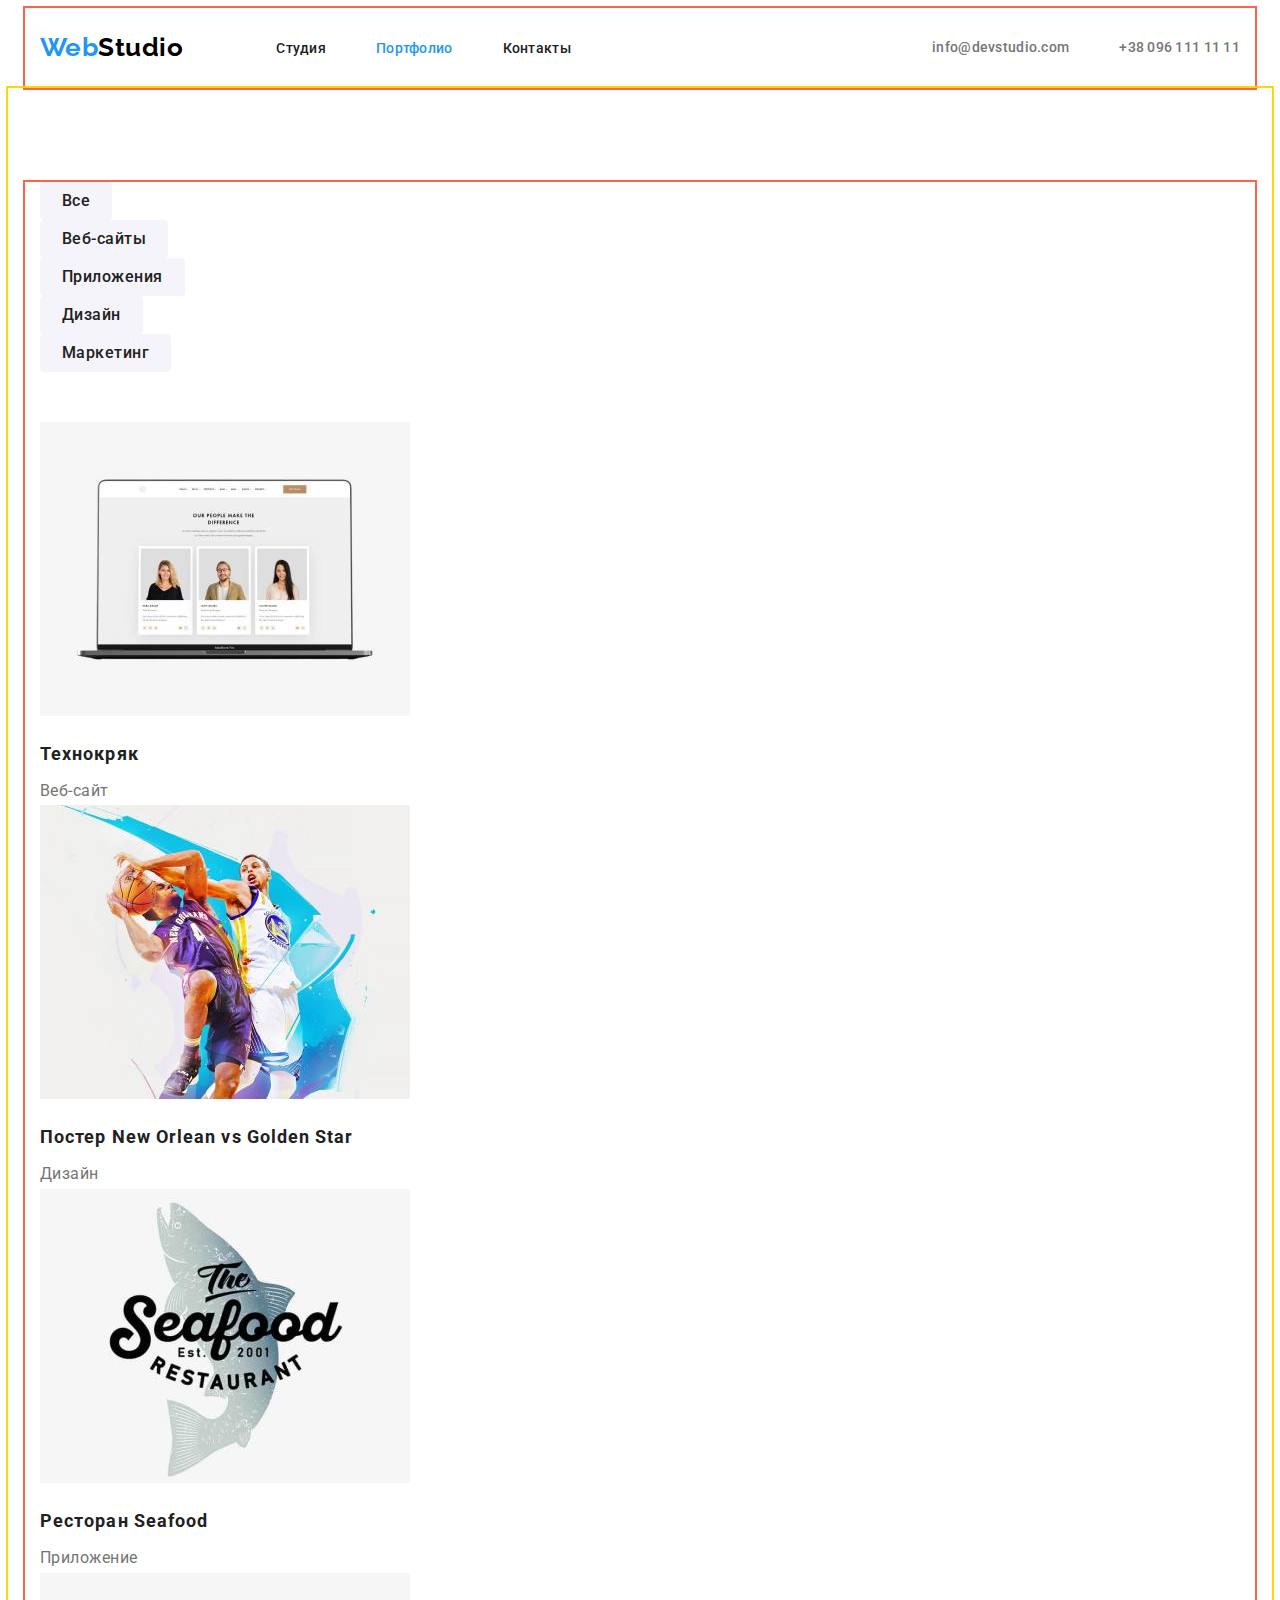
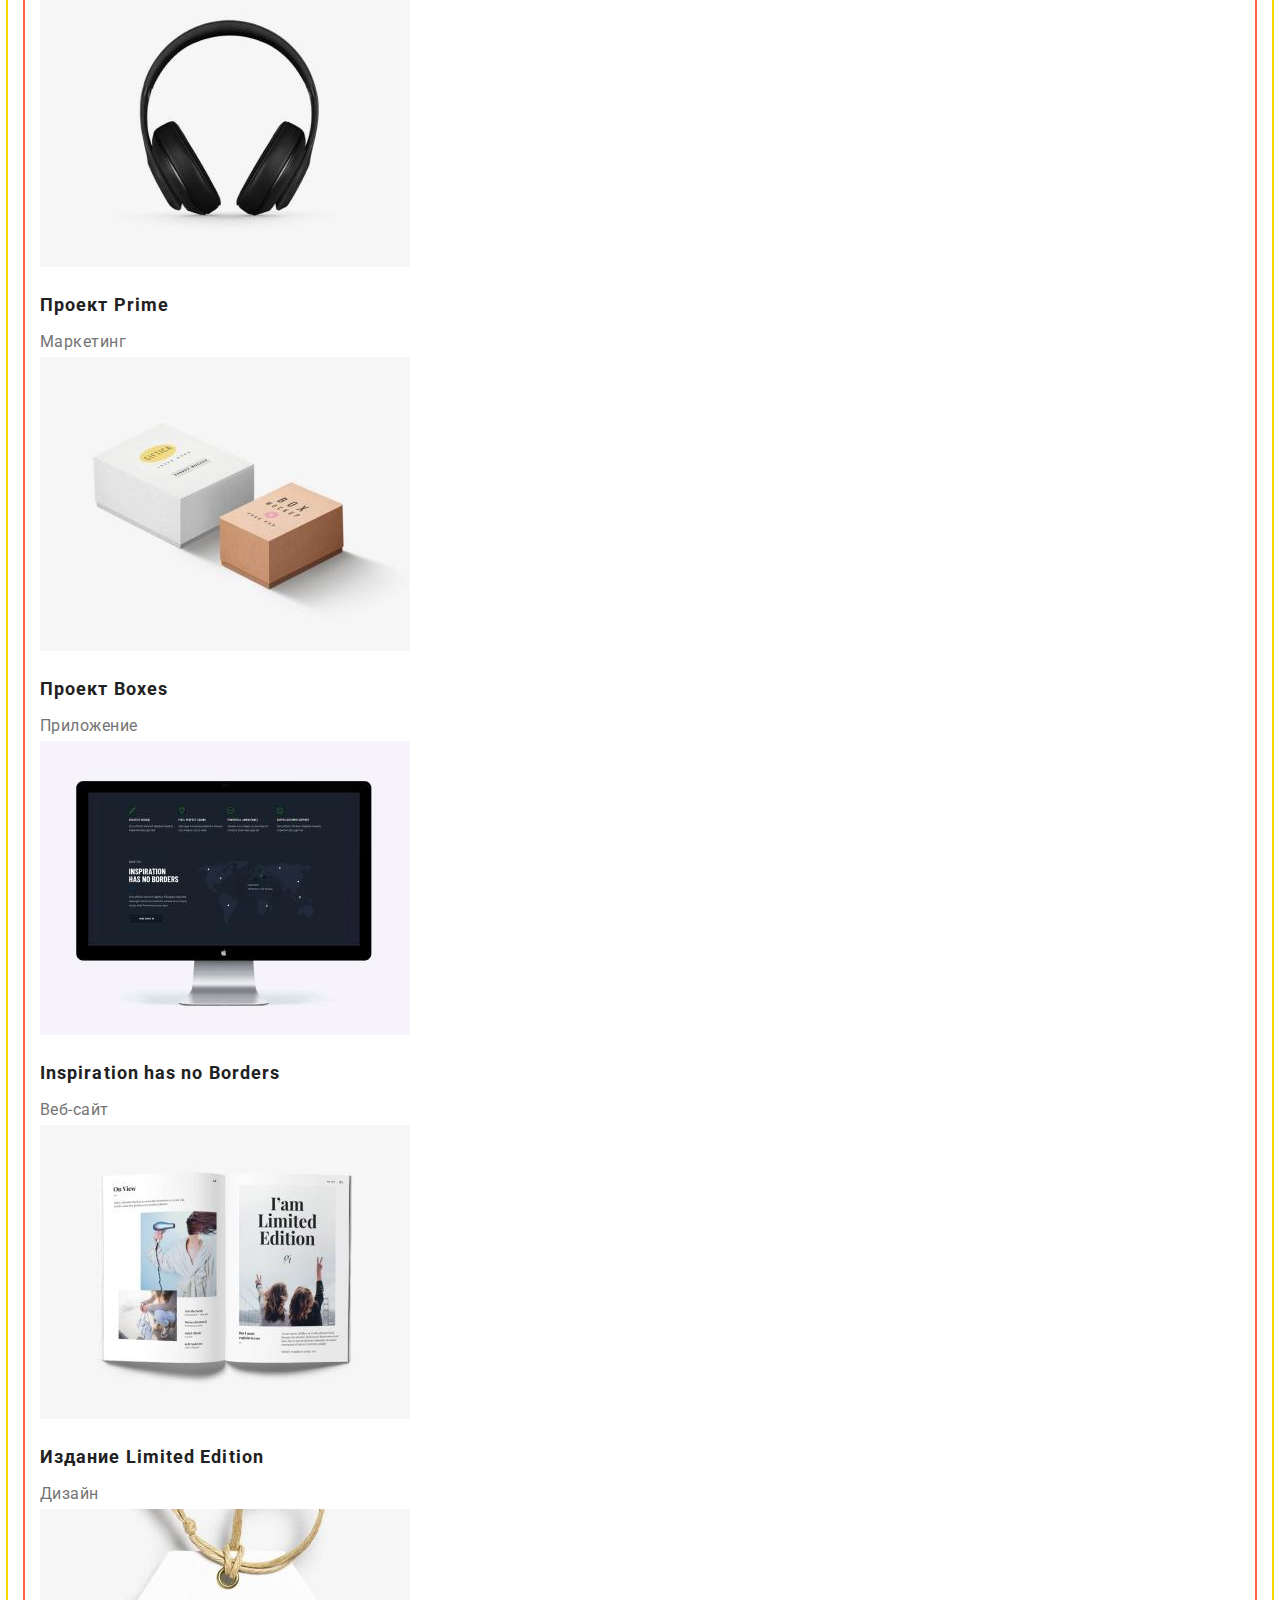
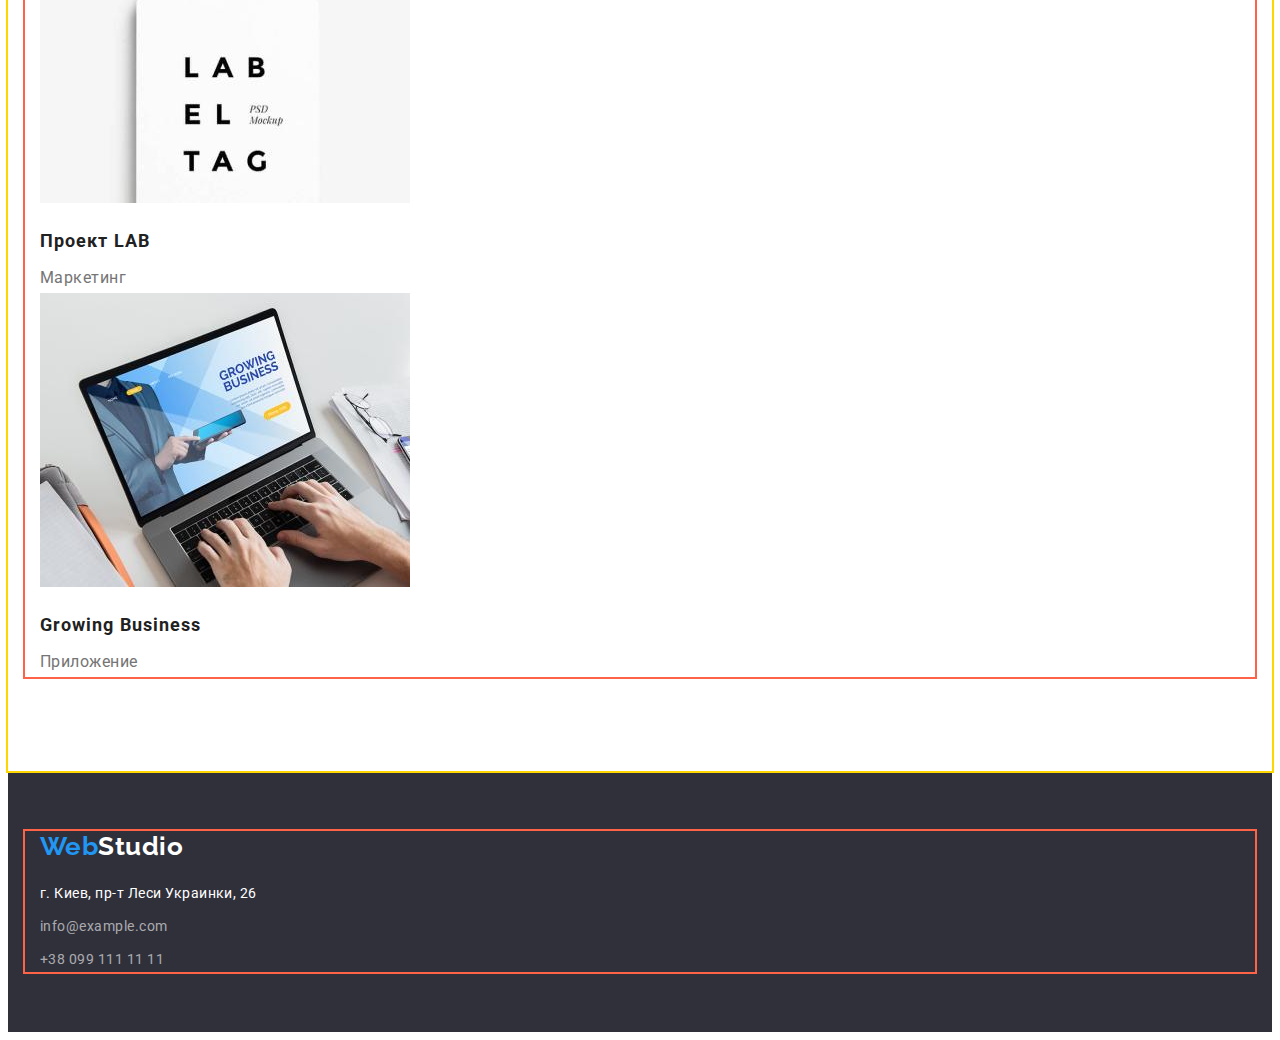
==== portfolio.html @ df430bd6 "add flex to index" ====
<!DOCTYPE html>
<html lang="ru">
<head>
  <meta charset="UTF-8">
  <meta http-equiv="X-UA-Compatible" content="IE=edge">
  <meta name="viewport" content="width=device-width, initial-scale=1.0">
  <title>WebStudio</title>
  <link rel="preconnect" href="https://fonts.gstatic.com">
  <link href="https://fonts.googleapis.com/css2?family=Raleway:wght@700&family=Roboto:wght@400;500;700;900&display=swap"
    rel="stylesheet">
  <link rel="stylesheet" href="https://cdnjs.cloudflare.com/ajax/libs/modern-normalize/1.0.0/modern-normalize.min.css"
    integrity="sha512-ISS7cAi1PEhQ8jnbJpJZMd29NlhNj4AWYyLOSp2CE/CsHxTCu+r+t0D2yoJudVrd0/8fTVPUVDzY5Tvli75u/g=="
    crossorigin="anonymous" referrerpolicy="no-referrer" />
  <link rel="stylesheet" href="./css/style.css">
</head>
<body>
    <!--Шапка сайта-->
    <header>
      <div class="conteiner nav">
        <a class="logo" href="/">Web<span class="logo-header">Studio</span></a>
        <!--Навигация по сайту-->
        <nav class="navigation">
          <ul class="navigation-list pointkiller">
            <li class="item"><a href="./index.html" class="navigation-link">Студия</a></li>
            <li class="item"><a href="" class="navigation-link active-page">Портфолио</a></li>
            <li class="item"><a href="" class="navigation-link">Контакты</a></li>
          </ul>
        </nav>
        <ul class="contacts pointkiller">
          <li class="item"><a href="mailto:info@devstudio.com" class="contacts-link">info@devstudio.com</a></li>
          <li class="item"><a href="tel:+380961111111" class="contacts-link">+38 096 111 11 11</a></li>
        </ul>
      </div>
    </header>
    <!--Секция Портфолио-->
    <section class="section">
        <!-- <h1 class="section-title">Портфолио</h1>   -->
        <!--Скрыть-->
      <div class="conteiner">
        <ul class="filter-list pointkiller">
            <li><button class="button" type="button">Все</button></li>
            <li><button class="button" type="button">Веб-сайты</button></li>
            <li><button class="button" type="button">Приложения</button></li>
            <li><button class="button" type="button">Дизайн</button></li>
            <li><button class="button" type="button">Маркетинг</button></li>
        </ul>
        <ul class="examples pointkiller">
            <li>
                <a href="" class="examples-link" >
                    <img class="examples-img" src="./images/pf1.jpg" alt="Ноутбук" width="370" height="294">               
                    <h2 class="examples-title">Технокряк</h2>
                    <p class="examples-description">Веб-сайт</p>
                </a>
            </li>
            <li>
                <a href="" class="examples-link">
                    <img class="examples-img" src="./images/pf2.jpg" alt="Баскетболисты" width="370" height="294">
                    <h2 class="examples-title">Постер New Orlean vs Golden Star</h2>
                    <p class="examples-description">Дизайн</p>
                </a>
            </li>
            <li>
                <a href="" class="examples-link">
                    <img class="examples-img" src="./images/pf3.jpg" alt="Логотип ресторана" width="370" height="294">
                    <h2 class="examples-title">Ресторан Seafood</h2>
                    <p class="examples-description">Приложение</p>
                </a>
            </li>
            <li>
                <a href="" class="examples-link">
                    <img class="examples-img" src="./images/pf4.jpg" alt="Наушники" width="370" height="294">
                    <h2 class="examples-title">Проект Prime</h2>
                    <p class="examples-description">Маркетинг</p>
                </a>
            </li>
            <li>
                <a href="" class="examples-link">
                    <img class="examples-img" src="./images/pf5.jpg" alt="Коробки" width="370" height="294">
                    <h2 class="examples-title">Проект Boxes</h2>
                    <p class="examples-description">Приложение</p>
                </a>
            </li>
            <li>
                <a href="" class="examples-link">
                    <img class="examples-img" src="./images/pf6.jpg" alt="Монитор" width="370" height="294">
                    <h2 class="examples-title">Inspiration has no Borders</h2>
                    <p class="examples-description">Веб-сайт</p>
                </a>
            </li>
            <li>
                <a href="" class="examples-link">
                    <img class="examples-img" src="./images/pf7.jpg" alt="Журнал" width="370" height="294">
                    <h2 class="examples-title">Издание Limited Edition</h2>
                    <p class="examples-description">Дизайн</p>
                </a>
            </li>
            <li>
                <a href="" class="examples-link">
                    <img class="examples-img" src="./images/pf8.jpg" alt="Этикетка" width="370" height="294">
                    <h2 class="examples-title">Проект LAB</h2>
                    <p class="examples-description">Маркетинг</p>
                </a>
            </li>
            <li>
                <a href="" class="examples-link">
                    <img class="examples-img" src="./images/pf9.jpg" alt="Ноутбук" width="370" height="294">
                    <h2 class="examples-title">Growing Business</h2>
                    <p class="examples-description">Приложение</p>
                </a>
            </li>
        </ul>
      </div>
    </section>
    <!--Подвал-->
    <footer class="footer">
      <div class="conteiner">
        <a class="logo bottom pointkiller" href="/">Web<span class="logo-footer">Studio</span></a>
        <address class="address">
          <p class="address-text">г. Киев, пр-т Леси Украинки, 26</p>
          <ul class="address-list pointkiller">
            <li><a href="mailto:info@example.com" class="address-link">info@example.com</a></li>
            <li><a href="tel:+380991111111" class="address-link">+38 099 111 11 11</a></li>
          </ul>
        </address>
      </div>
    </footer>
</body>
</html>
---- css/style.css ----
:root {
  --primary-text-color: #757575;
  --secondary-text-color: #212121;
  --accent-text-color: #2196f3;
  --link-text-color: rgba(255, 255, 255, 0.6);
  --black-text-color: #000000;
  --white-text-color: #ffffff;
  --bg-section-color: #f5f4fa;

  --bg-button-color: #f5f4fa;
  --active-bg-button-color: #2196f3;
}

body {
  background-color: var(--white-text-color);
  color: var(--primary-text-color);
  font-family: Roboto, sans-serif;
  letter-spacing: 0.03em;
}
.pointkiller {
  list-style: none;
  margin: 0;
  padding: 0;
}
.conteiner {
  width: 1200px;
  margin-left: auto;
  margin-right: auto;
  padding-left: 15px;
  padding-right: 15px;
  outline: 2px solid tomato;
}
/*ШАПКА*/
/*стилизация логотипа*/
.conteiner.nav {
  display: flex;
  align-items: center;
}
.logo {
  font-family: Raleway, sans-serif;
  font-weight: 700;
  font-size: 26px;
  line-height: 1.2;
  letter-spacing: inherit;
  color: var(--accent-text-color);
  text-decoration: none;
}
.logo-header {
  color: var(--black-text-color);
}
.logo-footer {
  color: var(--white-text-color);
}
/*стилизация меню навигации*/
.navigation-list {
  display: flex;
  margin-left: 93px;
}
.navigation-list .item {
  padding-top: 32px;
  padding-bottom: 32px;
}
.navigation-list .item:not(:last-child) {
  margin-right: 50px;
}
.navigation-link {
  display: block;

  font-weight: 500;
  font-size: 14px;
  line-height: 1.143;
  letter-spacing: 0.02em;
  color: var(--secondary-text-color);
}
.navigation-link.active-page {
  color: var(--accent-text-color);
}
.navigation-link {
  text-decoration: none;
}
.navigation-link:hover,
.navigation-link:focus {
  color: var(--accent-text-color);
}
/*стилизация контактных ссылок*/
.contacts {
  display: flex;
  margin-left: auto;

  font-weight: 500;
  font-size: 14px;
  line-height: 1.14;
  letter-spacing: 0.02em;
  color: var(--primary-text-color);
}
.contacts .item {
  padding-top: 32px;
  padding-bottom: 32px;
}
.contacts .item:not(:last-child) {
  margin-right: 50px;
}
.contacts-link {
  display: block;

  color: inherit;
  text-decoration: none;
}
.contacts-link:hover,
.contacts-link:focus {
  color: var(--accent-text-color);
}
/*ШАПКА*/

/*СЕКЦИИ ОСНОВНОГО КОНТЕНТА*/
/* секция-герой */
.hero {
  /*временно для видимости белого текста*/
  text-align: center;
  background-color: #2f303a;
}
.hero-title {
  margin-top: 0;
  margin-bottom: 30px;

  font-weight: 900;
  font-size: 44px;
  line-height: 1.36;
  letter-spacing: 0.06em;
  text-transform: uppercase;
  color: var(--white-text-color);
}
.hero-button {
  padding: 10px 32px;
  border-radius: 4px;
  border-width: 0;
  border-color: transparent;
  height: 50px;
  min-width: 200px;
  text-align: center;

  font-family: inherit;
  font-weight: 700;
  font-size: 16px;
  line-height: 1.87;
  letter-spacing: 0.06em;
  cursor: pointer;
  background-color: var(--active-bg-button-color);
  color: var(--white-text-color);
}
/* секции основных разделов */
.section {
  padding-top: 94px;
  padding-bottom: 94px;
  color: var(--primary-text-color);
  outline: 2px solid gold;
}
.section-title {
  margin-top: 0;
  margin-bottom: 50px;
  text-align: center;

  font-size: 36px;
  line-height: 1.17;
  color: var(--secondary-text-color);
}
/*преимущества*/
.feature {
  display: flex;

  margin-bottom: 94px;
  color: var(--primary-text-color);
  font-size: 14px;
  line-height: 1.71;
}
.feature .item {
  width: calc((100% - 90px) / 4);
}
.feature .item:not(:last-child) {
  margin-right: 30px;
}
.feature-title {
  margin-top: 0;
  margin-bottom: 10px;

  font-size: 14px;
  line-height: 1.14;
  color: var(--secondary-text-color);
}
.feature-description {
  margin: 0;
}
/*Чем мы занимаемся*/
.work {
  display: flex;
}
.work .title {
  width: calc((100% - 60px) / 3);
}
.work .item:not(:last-child) {
  margin-right: 30px;
}
.work-img {
  display: block;
}
/*Наша команда*/
.secondary {
  background-color: var(--bg-section-color);
}
.team {
  display: flex;
}
.card {
  width: calc((100% - 90px) / 4);

  background-color: #ffffff;
}
.card:not(:last-child) {
  margin-right: 30px;
}
.team-link {
  text-decoration: none;
}
.team-title {
  margin-top: 0;
  margin-bottom: 10px;

  text-align: center;
  font-weight: 500;
  font-size: 16px;
  line-height: 1.17;
  color: var(--secondary-text-color);
}
.team-title:hover,
.team-title:focus {
  color: var(--accent-text-color);
}
.team-description {
  margin-top: 0;
  margin-bottom: 30px;

  text-align: center;
  font-size: 16px;
  line-height: 1.17;
  color: var(--primary-text-color);
}
.team-description:hover,
.team-description:focus {
  color: var(--accent-text-color);
}
.team-img {
  display: block;
  margin-bottom: 30px;
}
/*СЕКЦИИ ОСНОВНОГО КОНТЕНТА*/

/*Футер*/
.footer {
  padding-top: 60px;
  padding-bottom: 60px;
  /*временно для видимости белого текста*/
  background-color: #2f303a;
}
.logo.bottom {
  display: inline-block;
  margin-bottom: 20px;
}

.address-text {
  margin-top: 0;
  margin-bottom: 9px;

  font-style: normal;
  font-size: 14px;
  line-height: 1.71;
  color: var(--white-text-color);
}
.address-list li:not(:last-child) {
  margin-bottom: 9px;
}
.address-link {
  font-style: normal;
  font-size: 14px;
  line-height: 1.71;
  color: var(--link-text-color);
  text-decoration: none;
}
.address-link:hover,
.address-link:focus {
  color: var(--accent-text-color);
}
/*Футер*/

/*-----------------------------------------------*/
/*СТРАНИЦА ПОРТФОЛИО*/
/* кнопки навигации */
.button {
  padding: 6px 22px;
  border-radius: 4px;
  border-width: 0;
  border-color: transparent;

  font-family: inherit;
  font-weight: 500;
  font-size: 16px;
  line-height: 1.62;
  letter-spacing: inherit;
  background-color: var(--bg-button-color);
  color: var(--secondary-text-color);
}
.button:hover,
.button:focus {
  cursor: pointer;
  background-color: var(--active-bg-button-color);
  color: var(--white-text-color);
}
.filter-list {
  padding-bottom: 50px;
}
/* секция работ */
.examples-link {
  text-decoration: none;
}
.examples-img {
  display: block;
  margin-bottom: 20px;
}
.examples-title {
  margin-top: 0;
  margin-bottom: 4px;

  font-size: 18px;
  line-height: 2;
  letter-spacing: 0.06em;
  color: var(--secondary-text-color);
}
.examples-description {
  margin-top: 0;
  margin-bottom: 0;

  font-size: 16px;
  line-height: 1.87;
  color: var(--primary-text-color);
}
.examples-title:hover,
.examples-title:focus {
  color: var(--accent-text-color);
}
.examples-description:hover,
.examples-description:focus {
  color: var(--accent-text-color);
}
/*СТРАНИЦА ПОРТФОЛИО*/
/*-----------------------------------------------*/
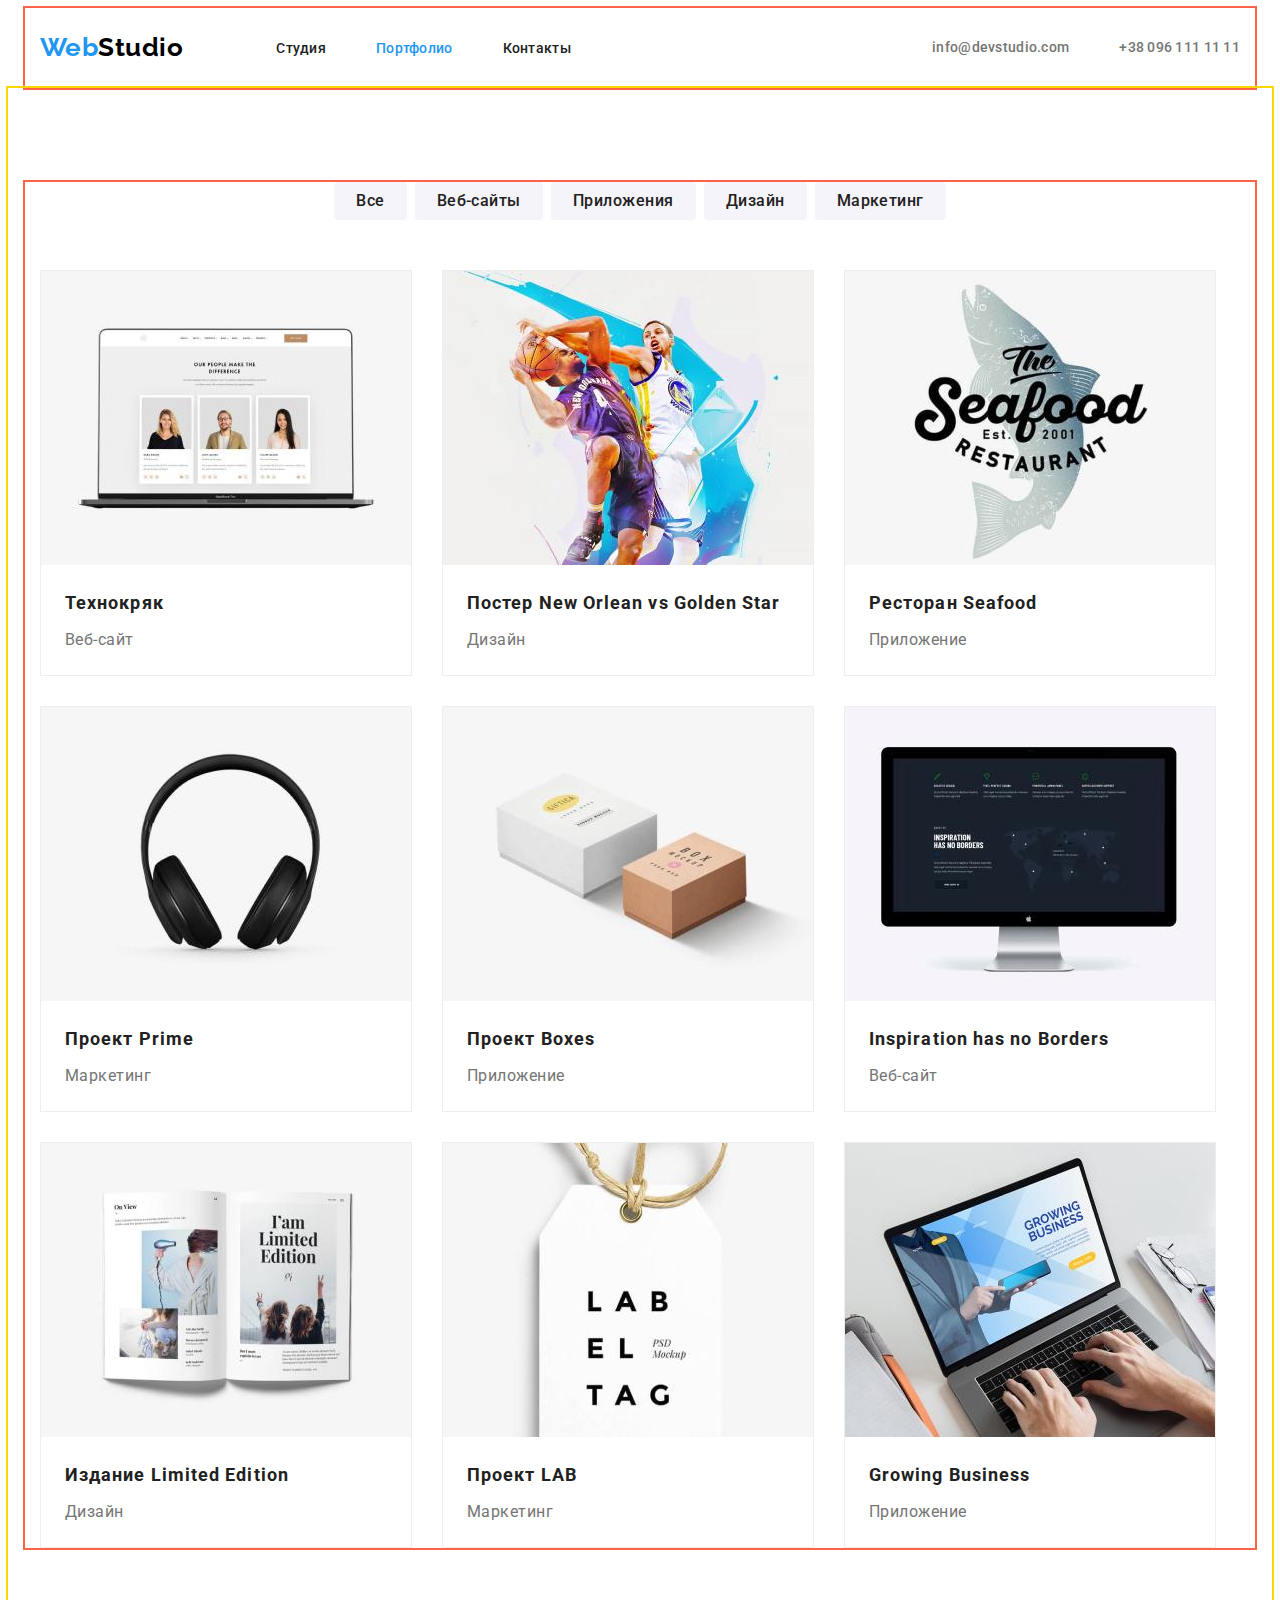
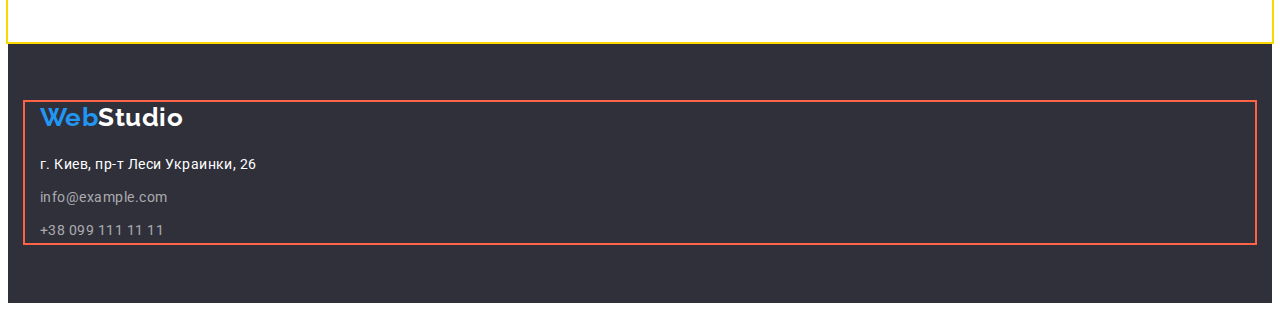
==== commit 8dba0def: "add flex to portfolio" ====
--- a/portfolio.html
+++ b/portfolio.html
@@ -38,76 +38,76 @@
         <!--Скрыть-->
       <div class="conteiner">
         <ul class="filter-list pointkiller">
-            <li><button class="button" type="button">Все</button></li>
-            <li><button class="button" type="button">Веб-сайты</button></li>
-            <li><button class="button" type="button">Приложения</button></li>
-            <li><button class="button" type="button">Дизайн</button></li>
-            <li><button class="button" type="button">Маркетинг</button></li>
+            <li class="item"><button class="button" type="button">Все</button></li>
+            <li class="item"><button class="button" type="button">Веб-сайты</button></li>
+            <li class="item"><button class="button" type="button">Приложения</button></li>
+            <li class="item"><button class="button" type="button">Дизайн</button></li>
+            <li class="item"><button class="button" type="button">Маркетинг</button></li>
         </ul>
         <ul class="examples pointkiller">
-            <li>
+          <li class="item">
                 <a href="" class="examples-link" >
                     <img class="examples-img" src="./images/pf1.jpg" alt="Ноутбук" width="370" height="294">               
                     <h2 class="examples-title">Технокряк</h2>
                     <p class="examples-description">Веб-сайт</p>
                 </a>
-            </li>
-            <li>
+          </li>
+          <li class="item">
                 <a href="" class="examples-link">
                     <img class="examples-img" src="./images/pf2.jpg" alt="Баскетболисты" width="370" height="294">
                     <h2 class="examples-title">Постер New Orlean vs Golden Star</h2>
                     <p class="examples-description">Дизайн</p>
                 </a>
-            </li>
-            <li>
+          </li>
+          <li class="item">
                 <a href="" class="examples-link">
                     <img class="examples-img" src="./images/pf3.jpg" alt="Логотип ресторана" width="370" height="294">
                     <h2 class="examples-title">Ресторан Seafood</h2>
                     <p class="examples-description">Приложение</p>
                 </a>
-            </li>
-            <li>
+          </li>
+          <li class="item">
                 <a href="" class="examples-link">
                     <img class="examples-img" src="./images/pf4.jpg" alt="Наушники" width="370" height="294">
                     <h2 class="examples-title">Проект Prime</h2>
                     <p class="examples-description">Маркетинг</p>
                 </a>
-            </li>
-            <li>
+          </li>
+          <li class="item">
                 <a href="" class="examples-link">
                     <img class="examples-img" src="./images/pf5.jpg" alt="Коробки" width="370" height="294">
                     <h2 class="examples-title">Проект Boxes</h2>
                     <p class="examples-description">Приложение</p>
                 </a>
-            </li>
-            <li>
+          </li>
+          <li class="item">
                 <a href="" class="examples-link">
                     <img class="examples-img" src="./images/pf6.jpg" alt="Монитор" width="370" height="294">
                     <h2 class="examples-title">Inspiration has no Borders</h2>
                     <p class="examples-description">Веб-сайт</p>
                 </a>
-            </li>
-            <li>
+          </li>
+          <li class="item">
                 <a href="" class="examples-link">
                     <img class="examples-img" src="./images/pf7.jpg" alt="Журнал" width="370" height="294">
                     <h2 class="examples-title">Издание Limited Edition</h2>
                     <p class="examples-description">Дизайн</p>
                 </a>
-            </li>
-            <li>
+          </li>
+          <li class="item">
                 <a href="" class="examples-link">
                     <img class="examples-img" src="./images/pf8.jpg" alt="Этикетка" width="370" height="294">
                     <h2 class="examples-title">Проект LAB</h2>
                     <p class="examples-description">Маркетинг</p>
                 </a>
-            </li>
-            <li>
+          </li>
+          <li class="item">
                 <a href="" class="examples-link">
                     <img class="examples-img" src="./images/pf9.jpg" alt="Ноутбук" width="370" height="294">
                     <h2 class="examples-title">Growing Business</h2>
                     <p class="examples-description">Приложение</p>
                 </a>
-            </li>
+          </li>
         </ul>
       </div>
     </section>
--- a/css/style.css
+++ b/css/style.css
@@ -174,7 +174,7 @@
   line-height: 1.71;
 }
 .feature .item {
-  width: calc((100% - 90px) / 4);
+  width: 270px;
 }
 .feature .item:not(:last-child) {
   margin-right: 30px;
@@ -194,8 +194,8 @@
 .work {
   display: flex;
 }
-.work .title {
-  width: calc((100% - 60px) / 3);
+.work .item {
+  width: 370px;
 }
 .work .item:not(:last-child) {
   margin-right: 30px;
@@ -211,7 +211,7 @@
   display: flex;
 }
 .card {
-  width: calc((100% - 90px) / 4);
+  width: 270px;
 
   background-color: #ffffff;
 }
@@ -315,9 +315,29 @@
   color: var(--white-text-color);
 }
 .filter-list {
+  display: flex;
+  justify-content: center;
   padding-bottom: 50px;
 }
+.filter-list .item:not(:last-child) {
+  margin-right: 8px;
+}
 /* секция работ */
+.examples {
+  display: flex;
+  flex-wrap: wrap;
+}
+.examples .item {
+  width: 370px;
+  border: 1px solid #eeeeee;
+}
+.examples .item:not(:nth-child(3n)) {
+  margin-right: 30px;
+}
+.examples .item:not(:nth-last-child(-n + 3)) {
+  margin-bottom: 30px;
+}
+
 .examples-link {
   text-decoration: none;
 }
@@ -326,8 +346,7 @@
   margin-bottom: 20px;
 }
 .examples-title {
-  margin-top: 0;
-  margin-bottom: 4px;
+  margin: 0 24px 4px 24px;
 
   font-size: 18px;
   line-height: 2;
@@ -335,8 +354,7 @@
   color: var(--secondary-text-color);
 }
 .examples-description {
-  margin-top: 0;
-  margin-bottom: 0;
+  margin: 0 24px 20px 24px;
 
   font-size: 16px;
   line-height: 1.87;
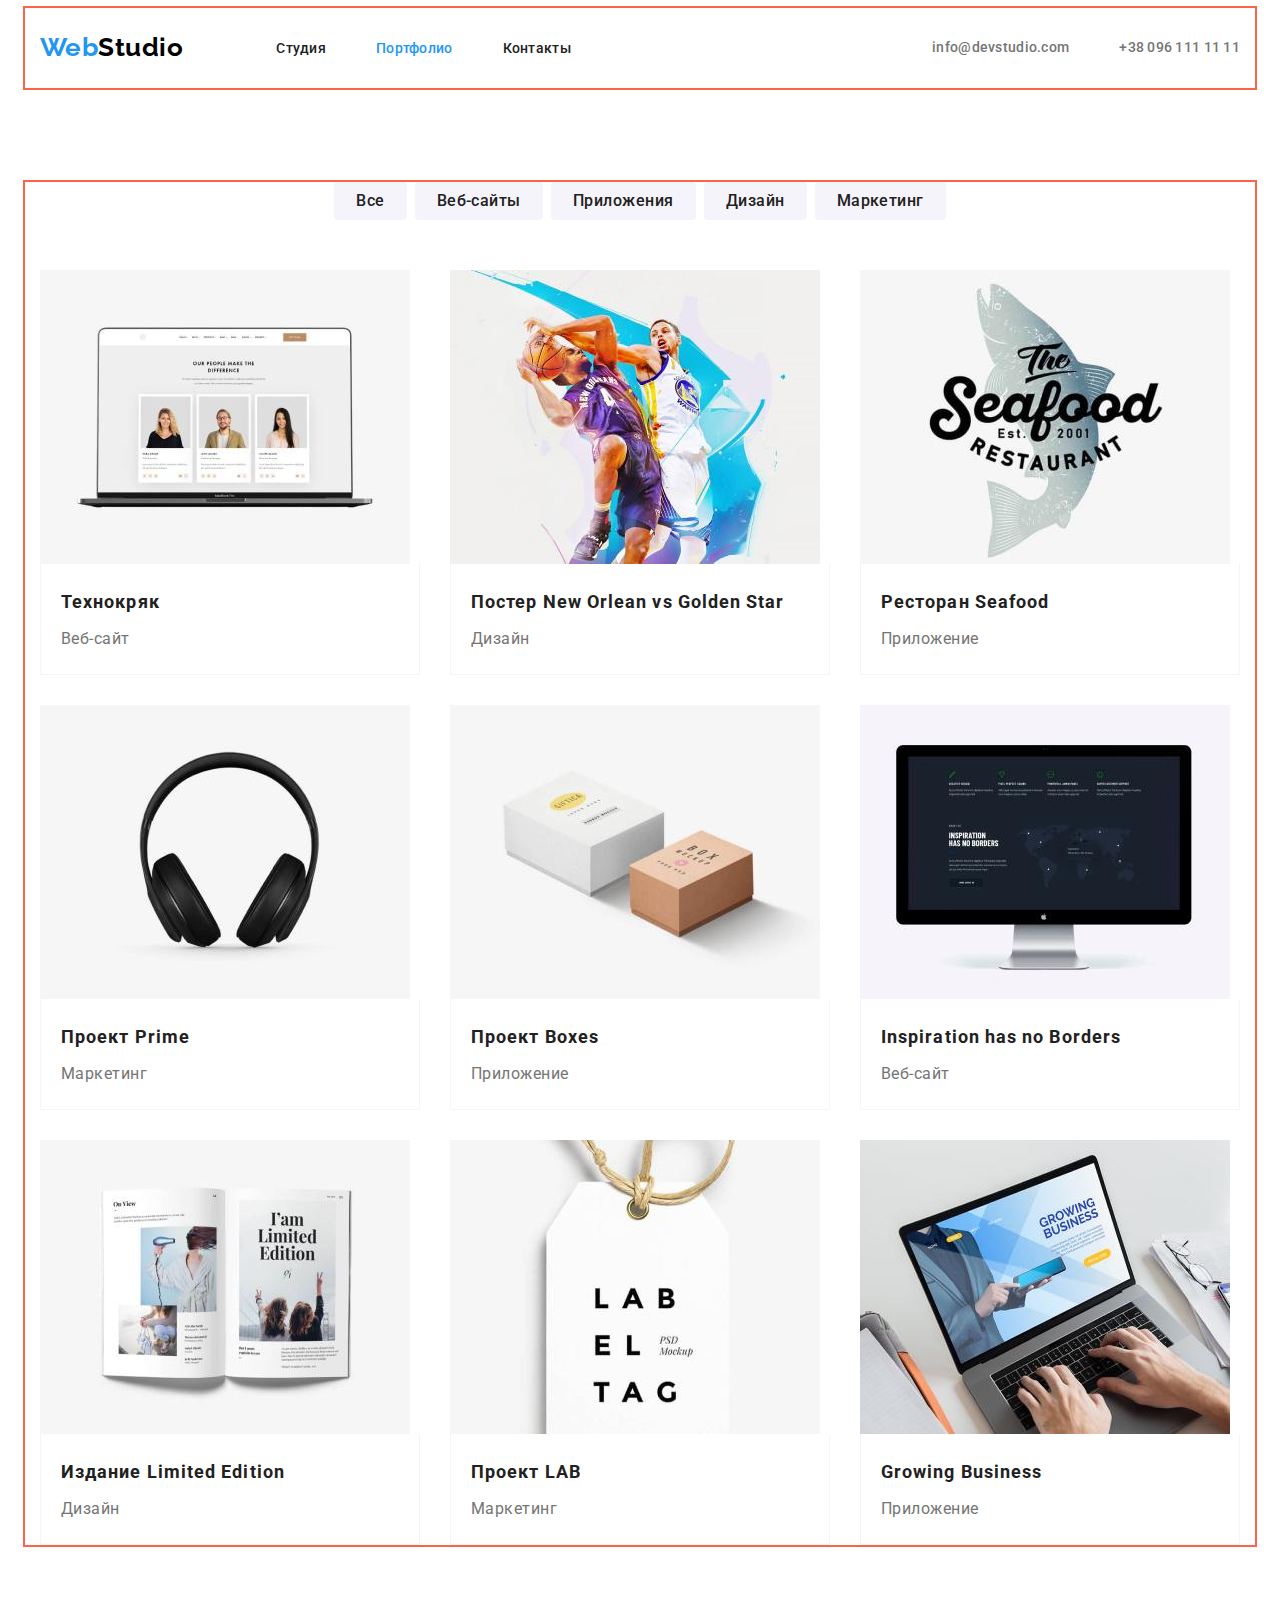
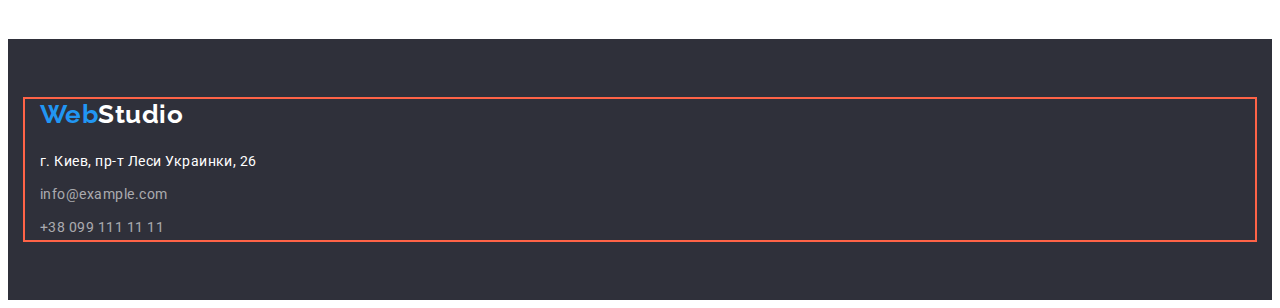
==== commit fbe8b728: "fix flax in portfolio and index" ====
--- a/portfolio.html
+++ b/portfolio.html
@@ -15,7 +15,7 @@
 </head>
 <body>
     <!--Шапка сайта-->
-    <header>
+    <header class="hearde">
       <div class="conteiner nav">
         <a class="logo" href="/">Web<span class="logo-header">Studio</span></a>
         <!--Навигация по сайту-->
@@ -46,67 +46,85 @@
         </ul>
         <ul class="examples pointkiller">
           <li class="item">
-                <a href="" class="examples-link" >
-                    <img class="examples-img" src="./images/pf1.jpg" alt="Ноутбук" width="370" height="294">               
-                    <h2 class="examples-title">Технокряк</h2>
-                    <p class="examples-description">Веб-сайт</p>
-                </a>
+            <a href="" class="examples-link" >
+              <img class="examples-img" src="./images/pf1.jpg" alt="Ноутбук" width="370" height="294">               
+              <div class="examples-box">
+                <h2 class="examples-title">Технокряк</h2>
+                <p class="examples-description">Веб-сайт</p>
+              </div>
+            </a>
           </li>
           <li class="item">
-                <a href="" class="examples-link">
-                    <img class="examples-img" src="./images/pf2.jpg" alt="Баскетболисты" width="370" height="294">
-                    <h2 class="examples-title">Постер New Orlean vs Golden Star</h2>
-                    <p class="examples-description">Дизайн</p>
-                </a>
+            <a href="" class="examples-link">
+              <img class="examples-img" src="./images/pf2.jpg" alt="Баскетболисты" width="370" height="294">
+              <div class="examples-box">
+                <h2 class="examples-title">Постер New Orlean vs Golden Star</h2>
+                <p class="examples-description">Дизайн</p>
+              </div>
+            </a>
           </li>
           <li class="item">
-                <a href="" class="examples-link">
-                    <img class="examples-img" src="./images/pf3.jpg" alt="Логотип ресторана" width="370" height="294">
-                    <h2 class="examples-title">Ресторан Seafood</h2>
-                    <p class="examples-description">Приложение</p>
-                </a>
+            <a href="" class="examples-link">
+              <img class="examples-img" src="./images/pf3.jpg" alt="Логотип ресторана" width="370" height="294">
+              <div class="examples-box"> 
+                <h2 class="examples-title">Ресторан Seafood</h2>
+                <p class="examples-description">Приложение</p>
+              </div>
+            </a>
           </li>
           <li class="item">
-                <a href="" class="examples-link">
-                    <img class="examples-img" src="./images/pf4.jpg" alt="Наушники" width="370" height="294">
-                    <h2 class="examples-title">Проект Prime</h2>
-                    <p class="examples-description">Маркетинг</p>
-                </a>
+            <a href="" class="examples-link">
+              <img class="examples-img" src="./images/pf4.jpg" alt="Наушники" width="370" height="294">
+              <div class="examples-box">
+                <h2 class="examples-title">Проект Prime</h2>
+                <p class="examples-description">Маркетинг</p>
+              </div>
+            </a>
           </li>
           <li class="item">
-                <a href="" class="examples-link">
-                    <img class="examples-img" src="./images/pf5.jpg" alt="Коробки" width="370" height="294">
-                    <h2 class="examples-title">Проект Boxes</h2>
-                    <p class="examples-description">Приложение</p>
-                </a>
+            <a href="" class="examples-link">
+              <img class="examples-img" src="./images/pf5.jpg" alt="Коробки" width="370" height="294">
+              <div class="examples-box">
+                <h2 class="examples-title">Проект Boxes</h2>
+                <p class="examples-description">Приложение</p>
+              </div>
+            </a>
           </li>
           <li class="item">
-                <a href="" class="examples-link">
-                    <img class="examples-img" src="./images/pf6.jpg" alt="Монитор" width="370" height="294">
-                    <h2 class="examples-title">Inspiration has no Borders</h2>
-                    <p class="examples-description">Веб-сайт</p>
-                </a>
+            <a href="" class="examples-link">
+              <img class="examples-img" src="./images/pf6.jpg" alt="Монитор" width="370" height="294">
+              <div class="examples-box">
+                <h2 class="examples-title">Inspiration has no Borders</h2>
+                <p class="examples-description">Веб-сайт</p>
+              </div>
+            </a>
           </li>
           <li class="item">
-                <a href="" class="examples-link">
-                    <img class="examples-img" src="./images/pf7.jpg" alt="Журнал" width="370" height="294">
-                    <h2 class="examples-title">Издание Limited Edition</h2>
-                    <p class="examples-description">Дизайн</p>
-                </a>
+            <a href="" class="examples-link">
+              <img class="examples-img" src="./images/pf7.jpg" alt="Журнал" width="370" height="294">
+              <div class="examples-box">
+                <h2 class="examples-title">Издание Limited Edition</h2>
+                <p class="examples-description">Дизайн</p>
+              </div>
+            </a>
           </li>
           <li class="item">
-                <a href="" class="examples-link">
-                    <img class="examples-img" src="./images/pf8.jpg" alt="Этикетка" width="370" height="294">
-                    <h2 class="examples-title">Проект LAB</h2>
-                    <p class="examples-description">Маркетинг</p>
-                </a>
+            <a href="" class="examples-link">
+              <img class="examples-img" src="./images/pf8.jpg" alt="Этикетка" width="370" height="294">
+              <div class="examples-box">
+                <h2 class="examples-title">Проект LAB</h2>
+                <p class="examples-description">Маркетинг</p>
+              </div>
+            </a>
           </li>
           <li class="item">
-                <a href="" class="examples-link">
-                    <img class="examples-img" src="./images/pf9.jpg" alt="Ноутбук" width="370" height="294">
-                    <h2 class="examples-title">Growing Business</h2>
-                    <p class="examples-description">Приложение</p>
-                </a>
+            <a href="" class="examples-link">
+              <img class="examples-img" src="./images/pf9.jpg" alt="Ноутбук" width="370" height="294">
+              <div class="examples-box">
+                <h2 class="examples-title">Growing Business</h2>
+                <p class="examples-description">Приложение</p>
+              </div>
+            </a>
           </li>
         </ul>
       </div>
--- a/css/style.css
+++ b/css/style.css
@@ -32,6 +32,9 @@
 }
 /*ШАПКА*/
 /*стилизация логотипа*/
+.header {
+  border-bottom: 1px solid #ececec;
+}
 .conteiner.nav {
   display: flex;
   align-items: center;
@@ -153,7 +156,6 @@
   padding-top: 94px;
   padding-bottom: 94px;
   color: var(--primary-text-color);
-  outline: 2px solid gold;
 }
 .section-title {
   margin-top: 0;
@@ -174,7 +176,7 @@
   line-height: 1.71;
 }
 .feature .item {
-  width: 270px;
+  flex-basis: 270px;
 }
 .feature .item:not(:last-child) {
   margin-right: 30px;
@@ -195,7 +197,7 @@
   display: flex;
 }
 .work .item {
-  width: 370px;
+  width: calc((100% - 30px * 2) / 3);
 }
 .work .item:not(:last-child) {
   margin-right: 30px;
@@ -211,15 +213,21 @@
   display: flex;
 }
 .card {
-  width: 270px;
-
+  width: calc((100% - 30px * 3) / 4);
   background-color: #ffffff;
 }
 .card:not(:last-child) {
   margin-right: 30px;
 }
+
 .team-link {
   text-decoration: none;
+}
+.team-img {
+  display: block;
+}
+.team-box {
+  padding: 30px;
 }
 .team-title {
   margin-top: 0;
@@ -236,8 +244,7 @@
   color: var(--accent-text-color);
 }
 .team-description {
-  margin-top: 0;
-  margin-bottom: 30px;
+  margin: 0;
 
   text-align: center;
   font-size: 16px;
@@ -248,10 +255,7 @@
 .team-description:focus {
   color: var(--accent-text-color);
 }
-.team-img {
-  display: block;
-  margin-bottom: 30px;
-}
+
 /*СЕКЦИИ ОСНОВНОГО КОНТЕНТА*/
 
 /*Футер*/
@@ -317,7 +321,7 @@
 .filter-list {
   display: flex;
   justify-content: center;
-  padding-bottom: 50px;
+  margin-bottom: 50px;
 }
 .filter-list .item:not(:last-child) {
   margin-right: 8px;
@@ -328,8 +332,7 @@
   flex-wrap: wrap;
 }
 .examples .item {
-  width: 370px;
-  border: 1px solid #eeeeee;
+  width: calc((100% - 30px * 2) / 3);
 }
 .examples .item:not(:nth-child(3n)) {
   margin-right: 30px;
@@ -343,10 +346,16 @@
 }
 .examples-img {
   display: block;
-  margin-bottom: 20px;
+}
+.examples-box {
+  padding: 20px;
+  border-bottom: 1px solid var(--bg-section-color);
+  border-left: 1px solid var(--bg-section-color);
+  border-right: 1px solid var(--bg-section-color);
 }
 .examples-title {
-  margin: 0 24px 4px 24px;
+  margin-top: 0;
+  margin-bottom: 4px;
 
   font-size: 18px;
   line-height: 2;
@@ -354,8 +363,7 @@
   color: var(--secondary-text-color);
 }
 .examples-description {
-  margin: 0 24px 20px 24px;
-
+  margin: 0;
   font-size: 16px;
   line-height: 1.87;
   color: var(--primary-text-color);
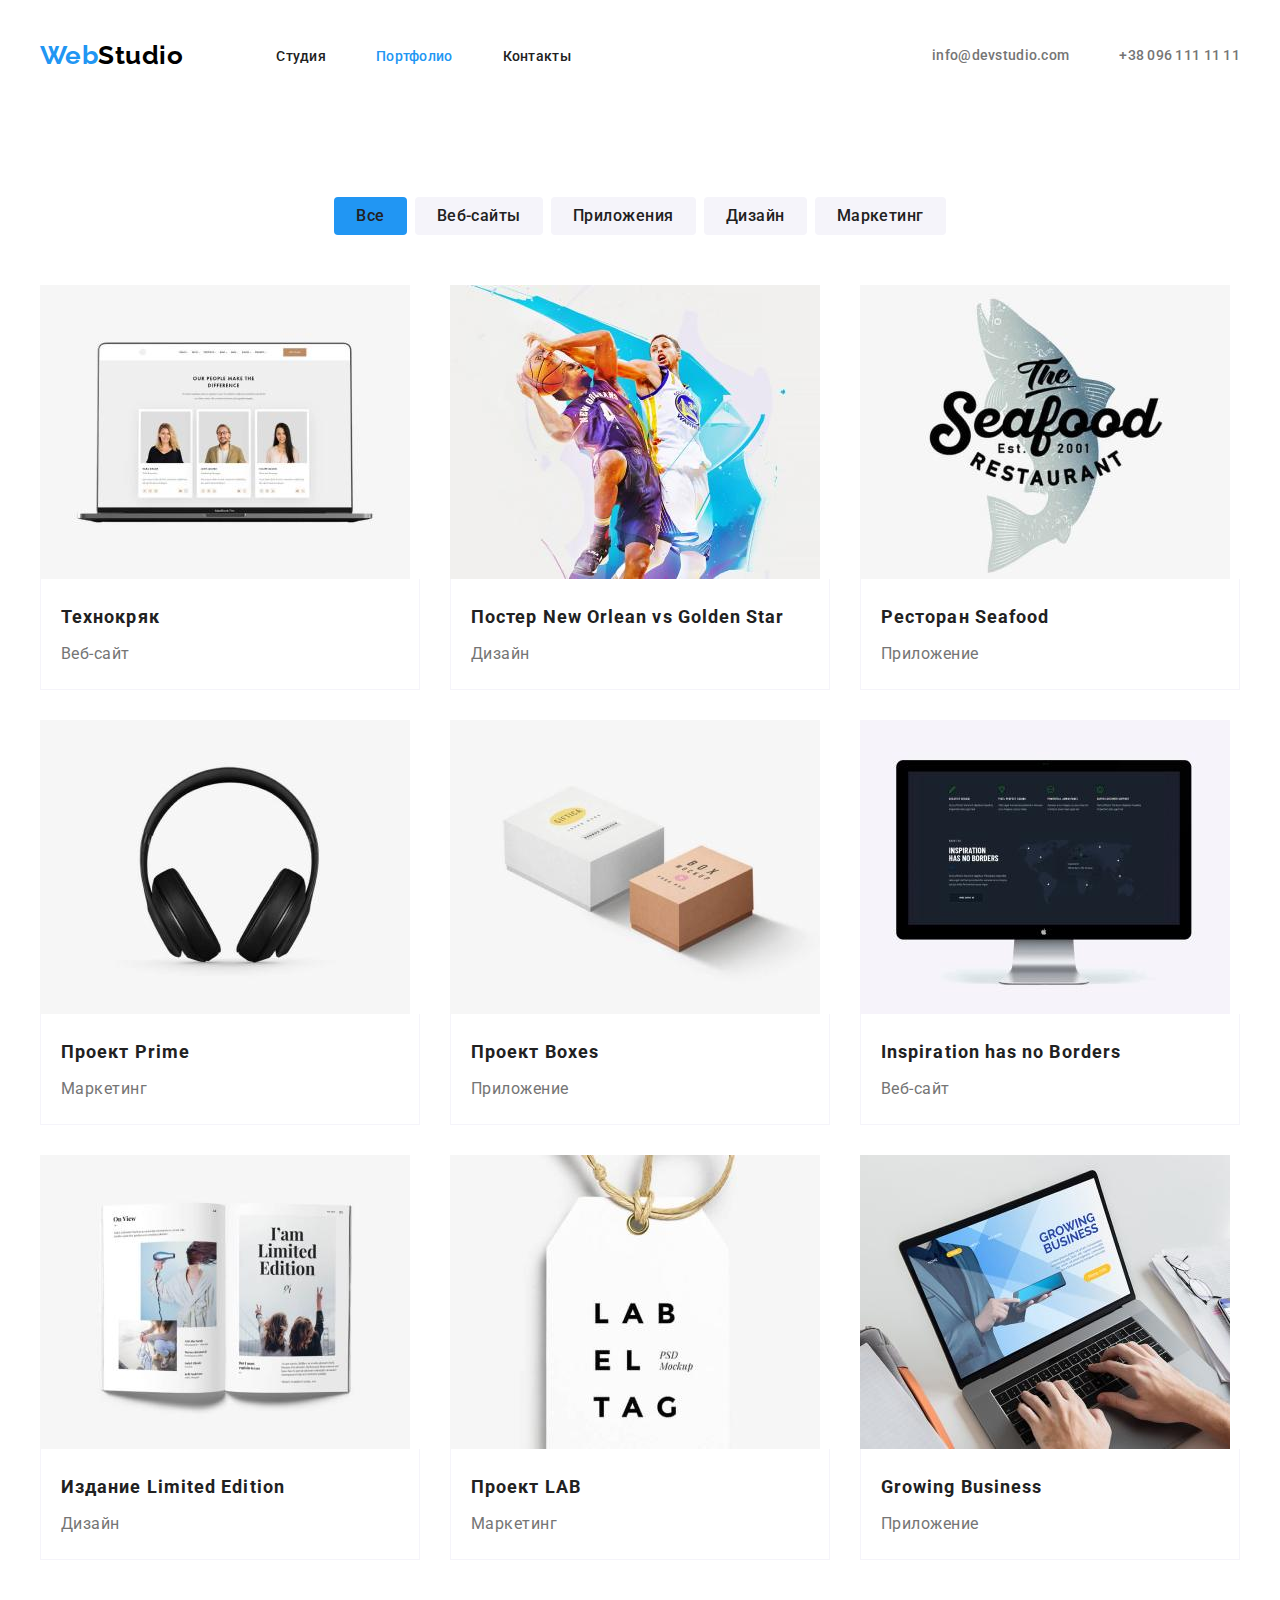
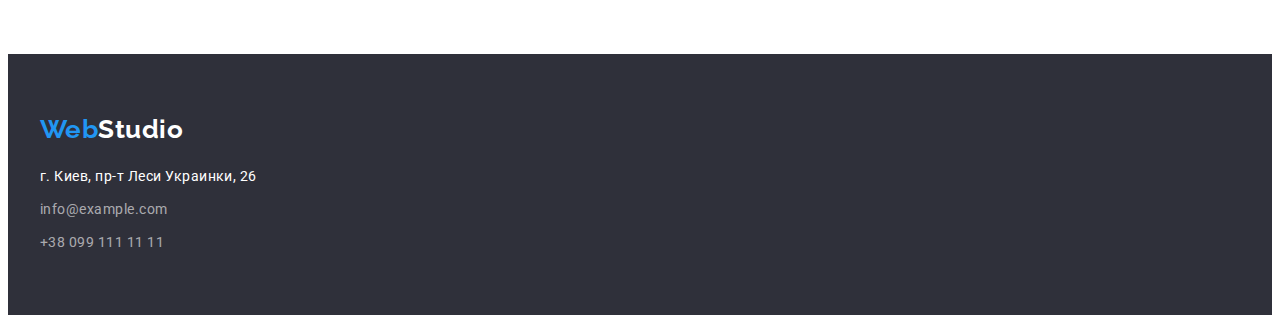
==== commit e119f00f: "fix hero button" ====
--- a/portfolio.html
+++ b/portfolio.html
@@ -35,10 +35,9 @@
     <!--Секция Портфолио-->
     <section class="section">
         <!-- <h1 class="section-title">Портфолио</h1>   -->
-        <!--Скрыть-->
       <div class="conteiner">
         <ul class="filter-list pointkiller">
-            <li class="item"><button class="button" type="button">Все</button></li>
+            <li class="item"><button class="button active-btn" type="button">Все</button></li>
             <li class="item"><button class="button" type="button">Веб-сайты</button></li>
             <li class="item"><button class="button" type="button">Приложения</button></li>
             <li class="item"><button class="button" type="button">Дизайн</button></li>
--- a/css/style.css
+++ b/css/style.css
@@ -26,9 +26,12 @@
   width: 1200px;
   margin-left: auto;
   margin-right: auto;
+  padding-top: 94px;
+  padding-bottom: 94px;
   padding-left: 15px;
   padding-right: 15px;
-  outline: 2px solid tomato;
+
+  /* outline: 2px solid tomato; */
 }
 /*ШАПКА*/
 /*стилизация логотипа*/
@@ -38,6 +41,8 @@
 .conteiner.nav {
   display: flex;
   align-items: center;
+  padding-top: 32px;
+  padding-bottom: 32px;
 }
 .logo {
   font-family: Raleway, sans-serif;
@@ -59,10 +64,6 @@
   display: flex;
   margin-left: 93px;
 }
-.navigation-list .item {
-  padding-top: 32px;
-  padding-bottom: 32px;
-}
 .navigation-list .item:not(:last-child) {
   margin-right: 50px;
 }
@@ -95,10 +96,6 @@
   line-height: 1.14;
   letter-spacing: 0.02em;
   color: var(--primary-text-color);
-}
-.contacts .item {
-  padding-top: 32px;
-  padding-bottom: 32px;
 }
 .contacts .item:not(:last-child) {
   margin-right: 50px;
@@ -151,10 +148,12 @@
   background-color: var(--active-bg-button-color);
   color: var(--white-text-color);
 }
+.hero-button:hover,
+.hero-button:focus {
+  background-color: #188ce8;
+}
 /* секции основных разделов */
 .section {
-  padding-top: 94px;
-  padding-bottom: 94px;
   color: var(--primary-text-color);
 }
 .section-title {
@@ -175,6 +174,9 @@
   font-size: 14px;
   line-height: 1.71;
 }
+.conteiner.feature-block {
+  padding-top: 99px;
+}
 .feature .item {
   flex-basis: 270px;
 }
@@ -197,7 +199,7 @@
   display: flex;
 }
 .work .item {
-  width: calc((100% - 30px * 2) / 3);
+  flex-basis: calc((100% - 30px * 2) / 3);
 }
 .work .item:not(:last-child) {
   margin-right: 30px;
@@ -213,7 +215,7 @@
   display: flex;
 }
 .card {
-  width: calc((100% - 30px * 3) / 4);
+  flex-basis: calc((100% - 30px * 3) / 4);
   background-color: #ffffff;
 }
 .card:not(:last-child) {
@@ -258,44 +260,8 @@
 
 /*СЕКЦИИ ОСНОВНОГО КОНТЕНТА*/
 
-/*Футер*/
-.footer {
-  padding-top: 60px;
-  padding-bottom: 60px;
-  /*временно для видимости белого текста*/
-  background-color: #2f303a;
-}
-.logo.bottom {
-  display: inline-block;
-  margin-bottom: 20px;
-}
-
-.address-text {
-  margin-top: 0;
-  margin-bottom: 9px;
-
-  font-style: normal;
-  font-size: 14px;
-  line-height: 1.71;
-  color: var(--white-text-color);
-}
-.address-list li:not(:last-child) {
-  margin-bottom: 9px;
-}
-.address-link {
-  font-style: normal;
-  font-size: 14px;
-  line-height: 1.71;
-  color: var(--link-text-color);
-  text-decoration: none;
-}
-.address-link:hover,
-.address-link:focus {
-  color: var(--accent-text-color);
-}
-/*Футер*/
-
 /*-----------------------------------------------*/
+
 /*СТРАНИЦА ПОРТФОЛИО*/
 /* кнопки навигации */
 .button {
@@ -312,6 +278,9 @@
   background-color: var(--bg-button-color);
   color: var(--secondary-text-color);
 }
+.active-btn {
+  background-color: var(--active-bg-button-color);
+}
 .button:hover,
 .button:focus {
   cursor: pointer;
@@ -332,7 +301,7 @@
   flex-wrap: wrap;
 }
 .examples .item {
-  width: calc((100% - 30px * 2) / 3);
+  flex-basis: calc((100% - 30px * 2) / 3);
 }
 .examples .item:not(:nth-child(3n)) {
   margin-right: 30px;
@@ -378,3 +347,41 @@
 }
 /*СТРАНИЦА ПОРТФОЛИО*/
 /*-----------------------------------------------*/
+/*Футер*/
+.footer {
+  /*временно для видимости белого текста*/
+  background-color: #2f303a;
+}
+.footer .conteiner {
+  padding-top: 60px;
+  padding-bottom: 60px;
+}
+.logo.bottom {
+  display: inline-block;
+  margin-bottom: 20px;
+}
+
+.address-text {
+  margin-top: 0;
+  margin-bottom: 9px;
+
+  font-style: normal;
+  font-size: 14px;
+  line-height: 1.71;
+  color: var(--white-text-color);
+}
+.address-list li:not(:last-child) {
+  margin-bottom: 9px;
+}
+.address-link {
+  font-style: normal;
+  font-size: 14px;
+  line-height: 1.71;
+  color: var(--link-text-color);
+  text-decoration: none;
+}
+.address-link:hover,
+.address-link:focus {
+  color: var(--accent-text-color);
+}
+/*Футер*/
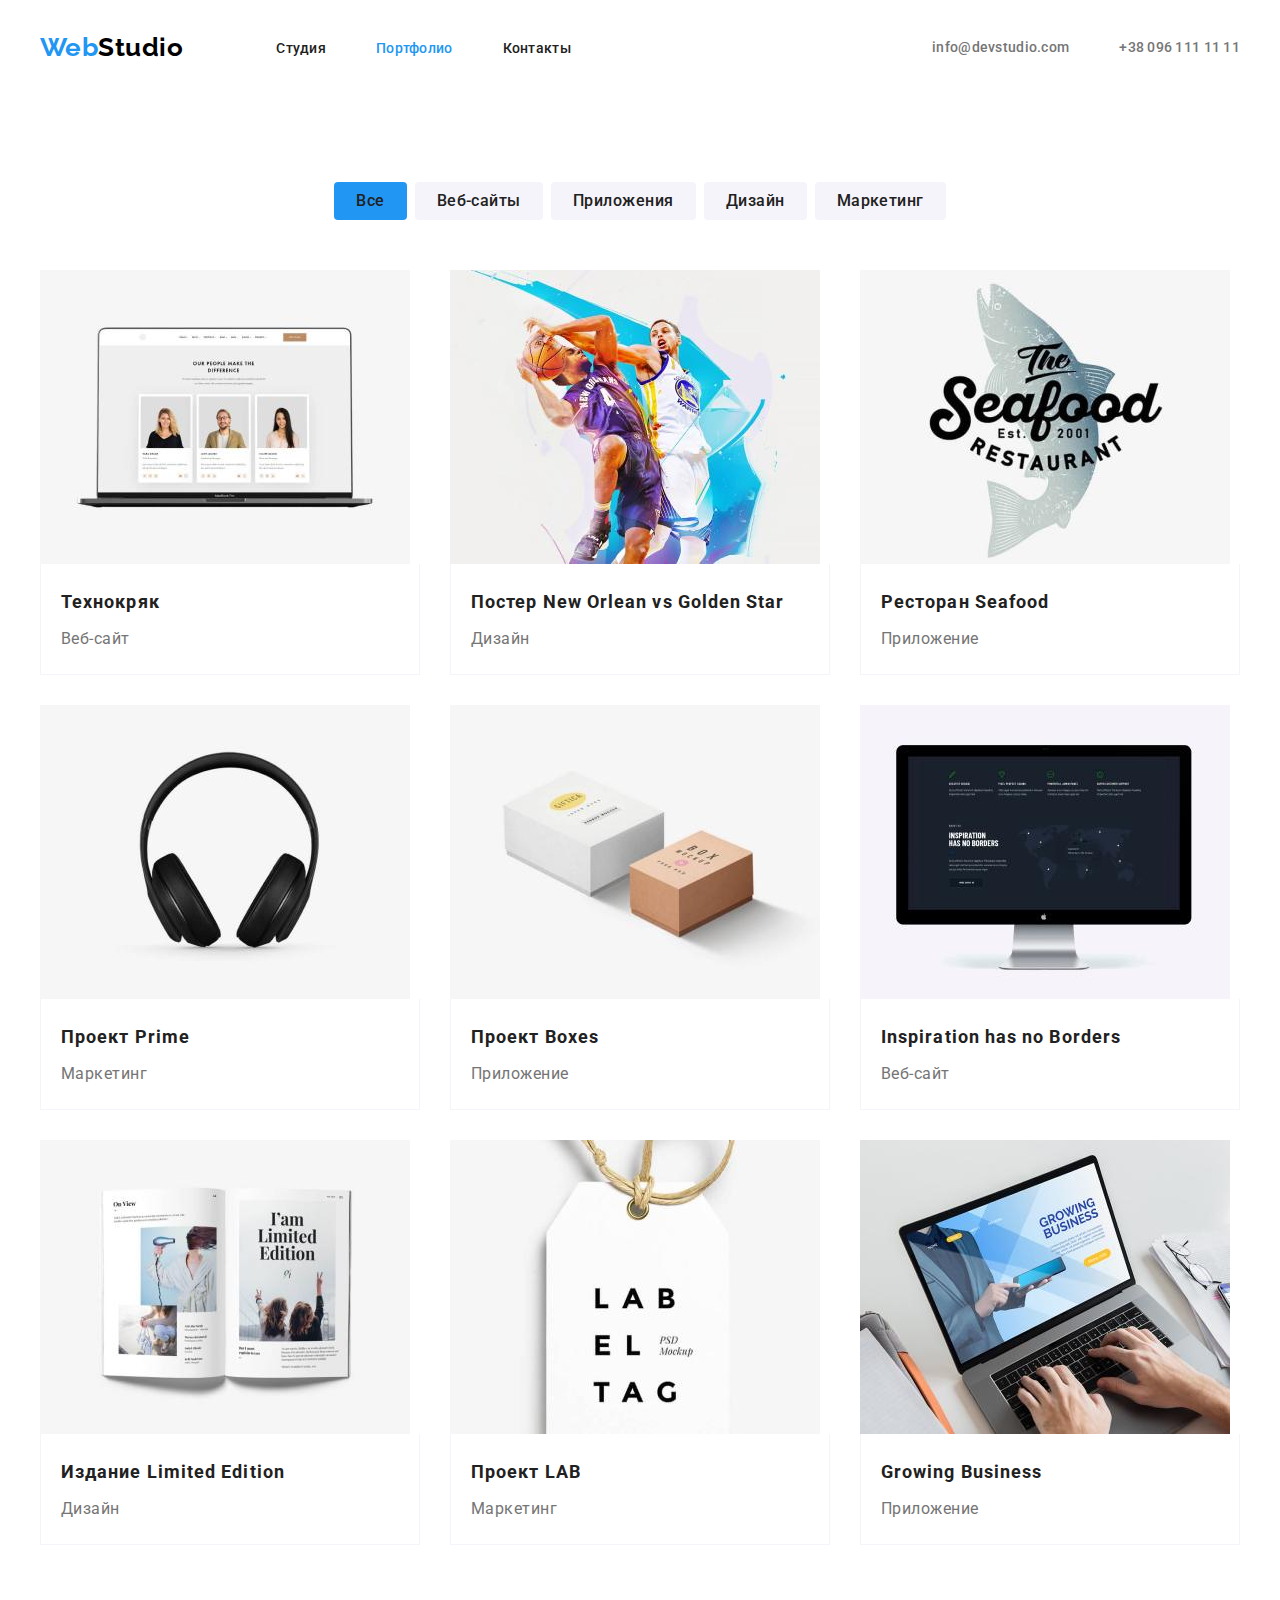
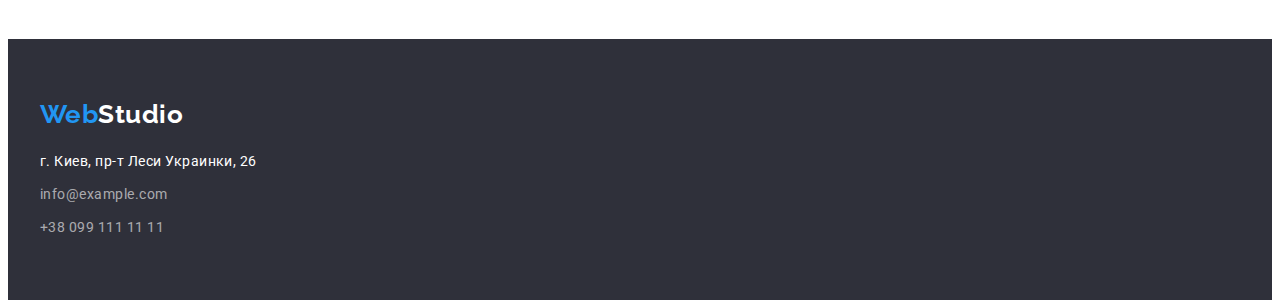
==== commit 51c22283: "fix git" ====
--- a/portfolio.html
+++ b/portfolio.html
@@ -17,7 +17,7 @@
     <!--Шапка сайта-->
     <header class="hearde">
       <div class="conteiner nav">
-        <a class="logo" href="/">Web<span class="logo-header">Studio</span></a>
+        <a class="logo" href="./">Web<span class="logo-header">Studio</span></a>
         <!--Навигация по сайту-->
         <nav class="navigation">
           <ul class="navigation-list pointkiller">
@@ -32,7 +32,7 @@
         </ul>
       </div>
     </header>
-    <!--Секция Портфолио-->
+    <!--Секция портфолио-->
     <section class="section">
         <!-- <h1 class="section-title">Портфолио</h1>   -->
       <div class="conteiner">
@@ -131,7 +131,7 @@
     <!--Подвал-->
     <footer class="footer">
       <div class="conteiner">
-        <a class="logo bottom pointkiller" href="/">Web<span class="logo-footer">Studio</span></a>
+        <a class="logo bottom pointkiller" href="./">Web<span class="logo-footer">Studio</span></a>
         <address class="address">
           <p class="address-text">г. Киев, пр-т Леси Украинки, 26</p>
           <ul class="address-list pointkiller">
--- a/css/style.css
+++ b/css/style.css
@@ -8,6 +8,7 @@
   --bg-section-color: #f5f4fa;
 
   --bg-button-color: #f5f4fa;
+  --bg-hero-button-color: #188ce8;
   --active-bg-button-color: #2196f3;
 }
 
@@ -26,8 +27,7 @@
   width: 1200px;
   margin-left: auto;
   margin-right: auto;
-  padding-top: 94px;
-  padding-bottom: 94px;
+
   padding-left: 15px;
   padding-right: 15px;
 
@@ -41,8 +41,7 @@
 .conteiner.nav {
   display: flex;
   align-items: center;
-  padding-top: 32px;
-  padding-bottom: 32px;
+  padding: 0;
 }
 .logo {
   font-family: Raleway, sans-serif;
@@ -69,6 +68,8 @@
 }
 .navigation-link {
   display: block;
+  padding-top: 32px;
+  padding-bottom: 32px;
 
   font-weight: 500;
   font-size: 14px;
@@ -102,6 +103,8 @@
 }
 .contacts-link {
   display: block;
+  padding-top: 32px;
+  padding-bottom: 32px;
 
   color: inherit;
   text-decoration: none;
@@ -150,10 +153,12 @@
 }
 .hero-button:hover,
 .hero-button:focus {
-  background-color: #188ce8;
+  background-color: var(--bg-hero-button-color);
 }
 /* секции основных разделов */
 .section {
+  padding-top: 94px;
+  padding-bottom: 94px;
   color: var(--primary-text-color);
 }
 .section-title {
@@ -168,14 +173,11 @@
 /*преимущества*/
 .feature {
   display: flex;
-
   margin-bottom: 94px;
+
   color: var(--primary-text-color);
   font-size: 14px;
   line-height: 1.71;
-}
-.conteiner.feature-block {
-  padding-top: 99px;
 }
 .feature .item {
   flex-basis: 270px;
@@ -275,7 +277,7 @@
   font-size: 16px;
   line-height: 1.62;
   letter-spacing: inherit;
-  background-color: var(--bg-button-color);
+  background-color: var(--bg-section-color);
   color: var(--secondary-text-color);
 }
 .active-btn {
@@ -350,12 +352,11 @@
 /*Футер*/
 .footer {
   /*временно для видимости белого текста*/
-  background-color: #2f303a;
-}
-.footer .conteiner {
   padding-top: 60px;
   padding-bottom: 60px;
-}
+  background-color: #2f303a;
+}
+
 .logo.bottom {
   display: inline-block;
   margin-bottom: 20px;
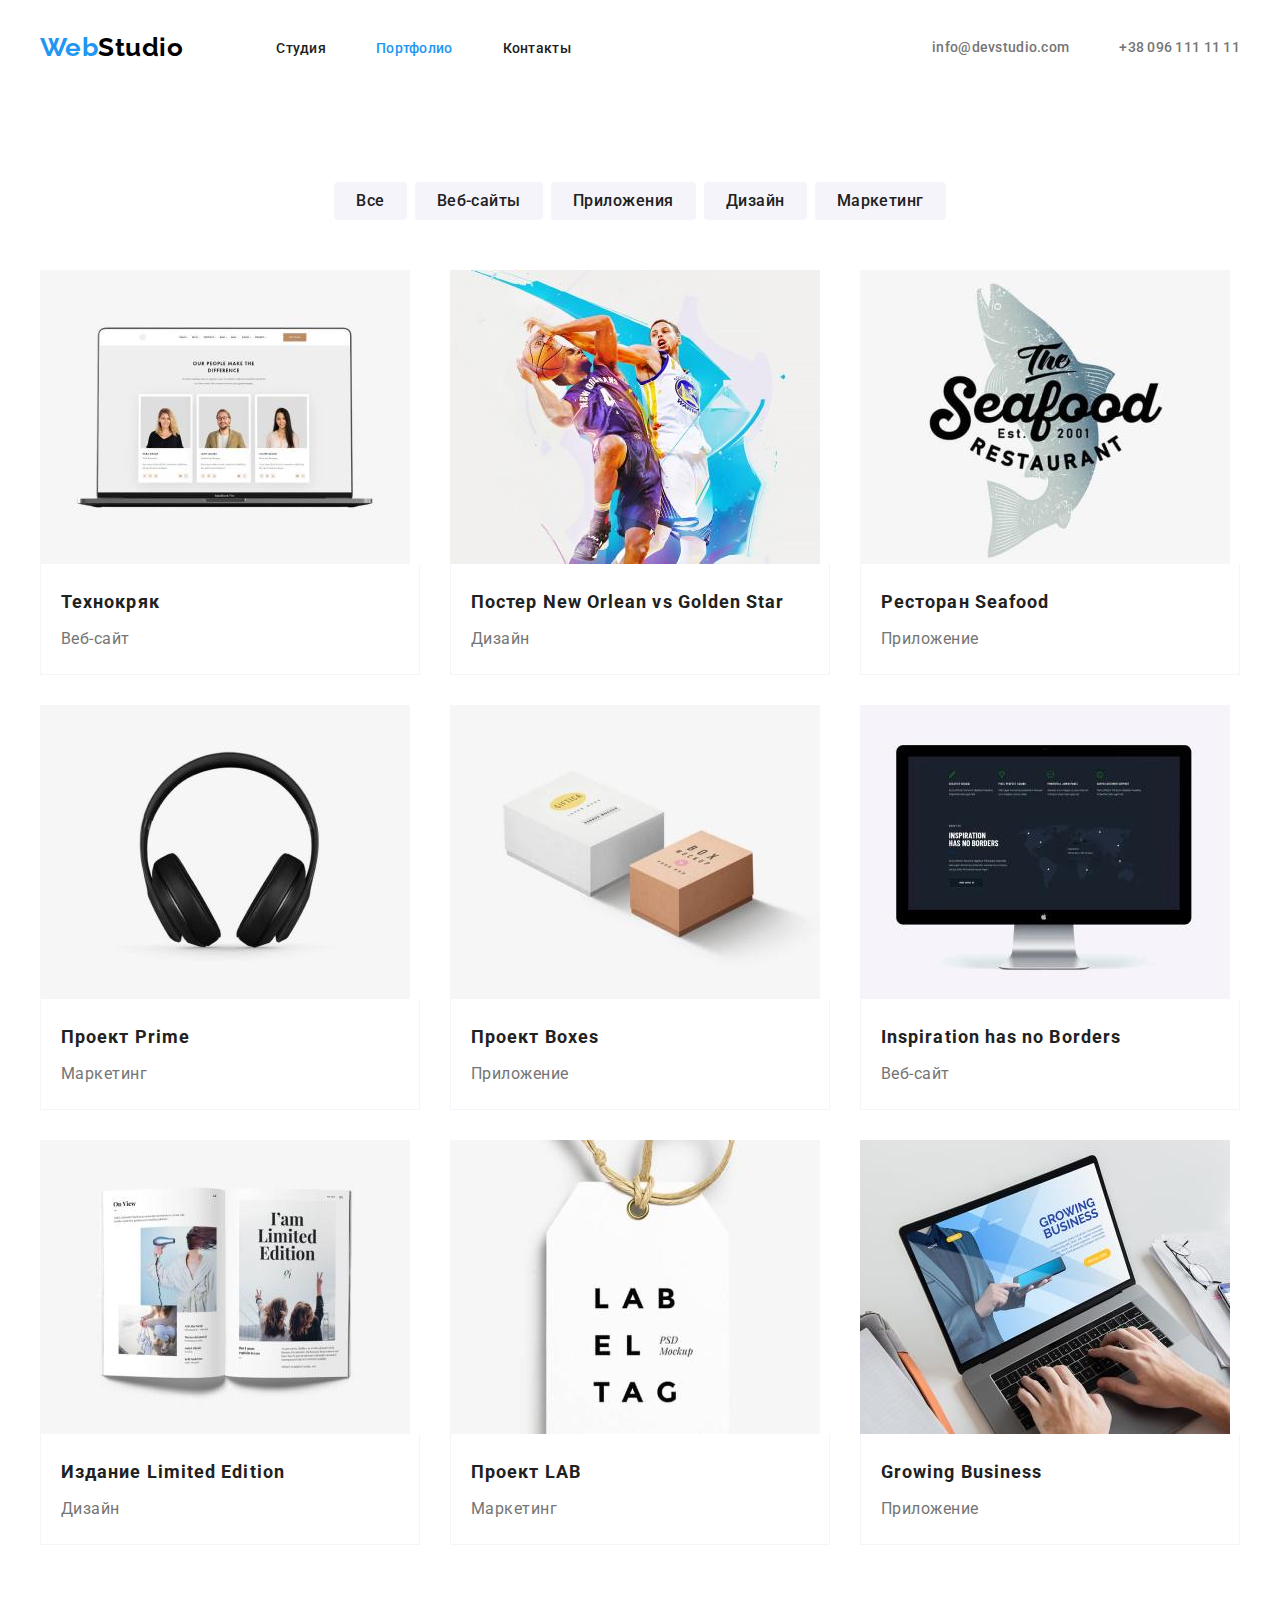
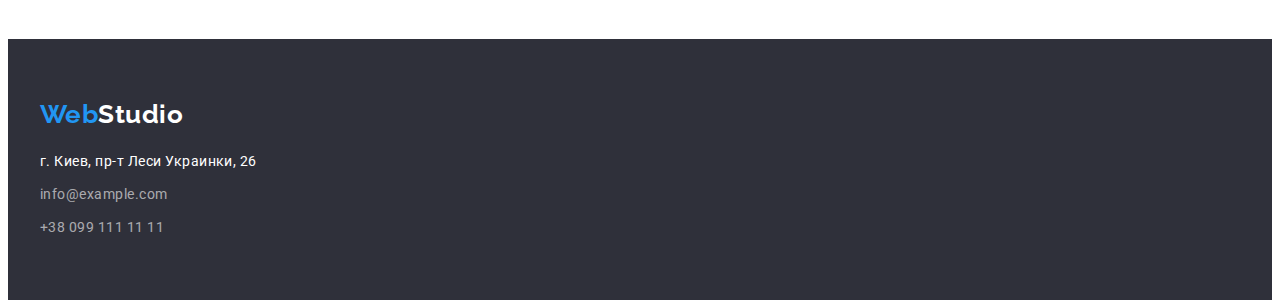
==== commit 854a77e7: "fix border shadow btn" ====
--- a/portfolio.html
+++ b/portfolio.html
@@ -37,7 +37,7 @@
         <!-- <h1 class="section-title">Портфолио</h1>   -->
       <div class="conteiner">
         <ul class="filter-list pointkiller">
-            <li class="item"><button class="button active-btn" type="button">Все</button></li>
+            <li class="item"><button class="button" type="button">Все</button></li>
             <li class="item"><button class="button" type="button">Веб-сайты</button></li>
             <li class="item"><button class="button" type="button">Приложения</button></li>
             <li class="item"><button class="button" type="button">Дизайн</button></li>
--- a/css/style.css
+++ b/css/style.css
@@ -118,8 +118,11 @@
 /*СЕКЦИИ ОСНОВНОГО КОНТЕНТА*/
 /* секция-герой */
 .hero {
+  padding-top: 200px;
+  padding-bottom: 200px;
+
+  text-align: center;
   /*временно для видимости белого текста*/
-  text-align: center;
   background-color: #2f303a;
 }
 .hero-title {
@@ -218,6 +221,9 @@
 }
 .card {
   flex-basis: calc((100% - 30px * 3) / 4);
+  border-radius: 0 0 4px 4px;
+  box-shadow: 0px 1px 3px rgba(0, 0, 0, 0.12), 0px 1px 1px rgba(0, 0, 0, 0.14),
+    0px 2px 1px rgba(0, 0, 0, 0.2);
   background-color: #ffffff;
 }
 .card:not(:last-child) {
@@ -279,9 +285,6 @@
   letter-spacing: inherit;
   background-color: var(--bg-section-color);
   color: var(--secondary-text-color);
-}
-.active-btn {
-  background-color: var(--active-bg-button-color);
 }
 .button:hover,
 .button:focus {
